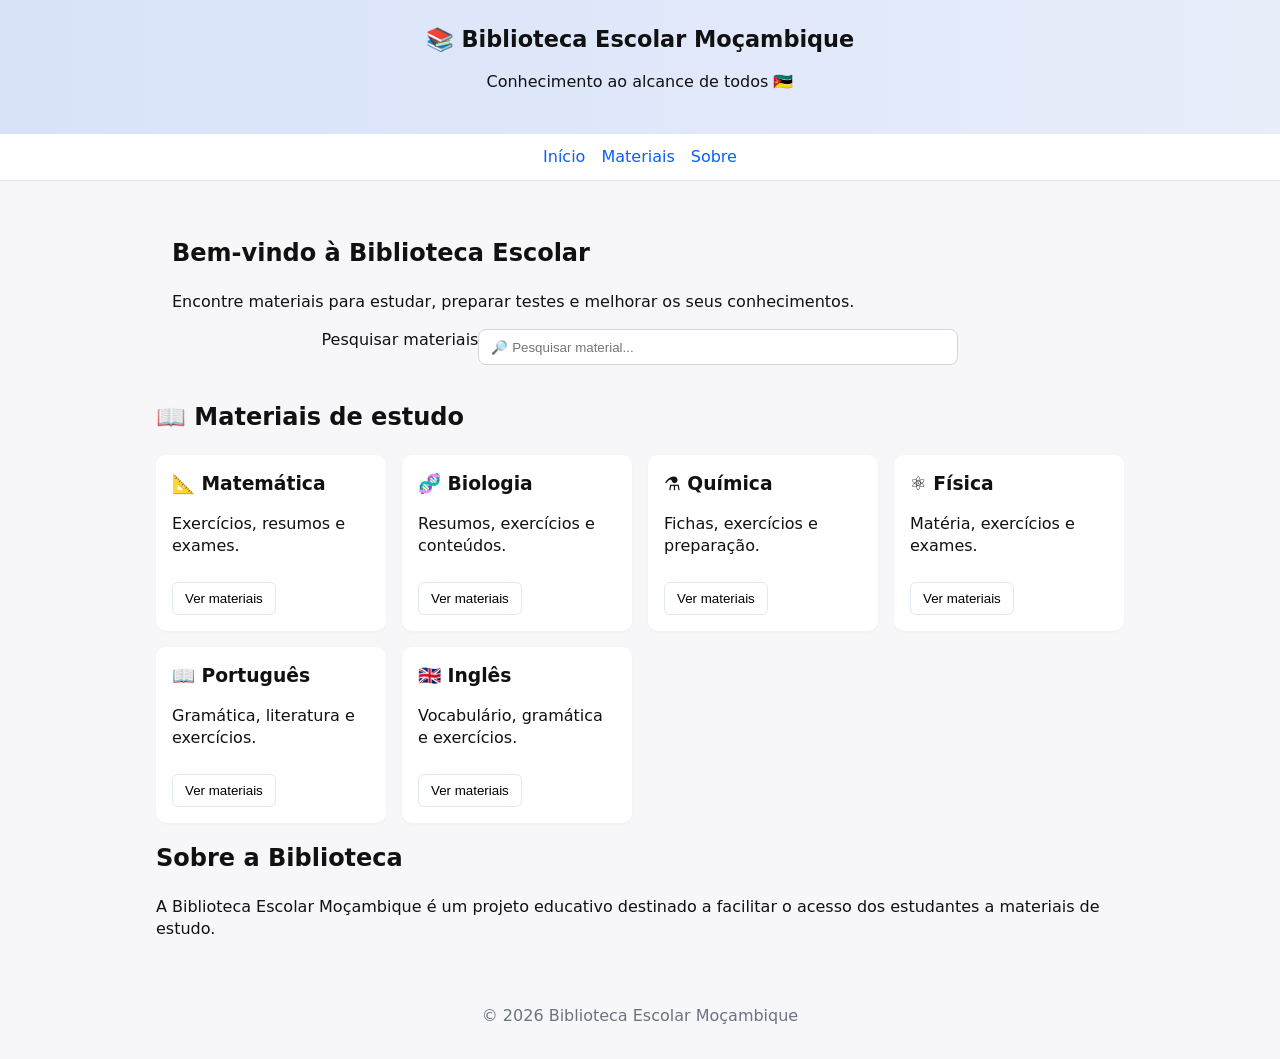
==== index.html @ 5b0751a8 "chore: initial site scaffold (index, style, script, README)" ====
<!DOCTYPE html>
<html lang="pt">
<head>
    <meta charset="UTF-8">
    <meta name="viewport" content="width=device-width, initial-scale=1.0">

    <title>Biblioteca Escolar Moçambique</title>
    <meta name="description" content="Biblioteca Escolar Moçambique - materiais escolares, exames, livros e conteúdos educativos.">

    <!-- Open Graph / Social -->
    <meta property="og:title" content="Biblioteca Escolar Moçambique">
    <meta property="og:description" content="Encontre materiais para estudar, preparar testes e melhorar os seus conhecimentos.">
    <meta property="og:type" content="website">
    <meta property="og:locale" content="pt_MZ">

    <link rel="icon" href="/favicon.ico">
    <link rel="stylesheet" href="style.css">
</head>

<body>
<a class="skip-link" href="#main">Saltar para o conteúdo</a>

<header>
    <h1>📚 Biblioteca Escolar Moçambique</h1>
    <p>Conhecimento ao alcance de todos 🇲🇿</p>
</header>

<nav aria-label="Menu principal">
    <a href="#inicio">Início</a>
    <a href="#materiais">Materiais</a>
    <a href="#sobre">Sobre</a>
</nav>

<main id="main">

    <section id="inicio" class="hero">
        <h2>Bem-vindo à Biblioteca Escolar</h2>
        <p>
            Encontre materiais para estudar, preparar testes
            e melhorar os seus conhecimentos.
        </p>

        <form id="search-form" role="search" aria-label="Pesquisar materiais">
            <label for="pesquisa" class="visually-hidden">Pesquisar materiais</label>
            <input
                type="search"
                id="pesquisa"
                name="pesquisa"
                placeholder="🔎 Pesquisar material..."
                aria-label="Pesquisar materiais"
            >
        </form>
    </section>

    <section id="materiais" aria-labelledby="materiais-title">

        <h2 id="materiais-title">📖 Materiais de estudo</h2>

        <div class="cards" id="cards">

            <article class="card" data-title="Matemática" tabindex="0">
                <h3>📐 Matemática</h3>
                <p>Exercícios, resumos e exames.</p>
                <button type="button" class="view-btn" data-subject="Matemática">Ver materiais</button>
            </article>

            <article class="card" data-title="Biologia" tabindex="0">
                <h3>🧬 Biologia</h3>
                <p>Resumos, exercícios e conteúdos.</p>
                <button type="button" class="view-btn" data-subject="Biologia">Ver materiais</button>
            </article>

            <article class="card" data-title="Química" tabindex="0">
                <h3>⚗️ Química</h3>
                <p>Fichas, exercícios e preparação.</p>
                <button type="button" class="view-btn" data-subject="Química">Ver materiais</button>
            </article>

            <article class="card" data-title="Física" tabindex="0">
                <h3>⚛️ Física</h3>
                <p>Matéria, exercícios e exames.</p>
                <button type="button" class="view-btn" data-subject="Física">Ver materiais</button>
            </article>

            <article class="card" data-title="Português" tabindex="0">
                <h3>📖 Português</h3>
                <p>Gramática, literatura e exercícios.</p>
                <button type="button" class="view-btn" data-subject="Português">Ver materiais</button>
            </article>

            <article class="card" data-title="Inglês" tabindex="0">
                <h3>🇬🇧 Inglês</h3>
                <p>Vocabulário, gramática e exercícios.</p>
                <button type="button" class="view-btn" data-subject="Inglês">Ver materiais</button>
            </article>

        </div>

    </section>

    <section id="sobre">
        <h2>Sobre a Biblioteca</h2>
        <p>
            A Biblioteca Escolar Moçambique é um projeto educativo
            destinado a facilitar o acesso dos estudantes a materiais
            de estudo.
        </p>
    </section>

</main>

<footer>
    <p>© 2026 Biblioteca Escolar Moçambique</p>
</footer>

<script src="script.js" defer></script>

</body>
</html>
---- style.css ----
/* style.css — estilos básicos responsivos e acessíveis */
:root{
  --bg:#f7f7f9;
  --card:#ffffff;
  --accent:#0b5fff;
  --muted:#6b7280;
}
*{box-sizing:border-box}
body{font-family:system-ui,-apple-system,Segoe UI,Roboto,'Helvetica Neue',Arial;line-height:1.4;margin:0;background:var(--bg);color:#111}
.skip-link{position:absolute;left:-999px;top:auto;width:1px;height:1px;overflow:hidden}
.skip-link:focus{position:static;width:auto;height:auto;padding:0.5rem;background:#000;color:#fff}
header{padding:1.5rem 1rem;background:linear-gradient(90deg,#0b5fff22,#0b5fff11);text-align:center}
header h1{margin:0;font-size:1.4rem}
nav{display:flex;gap:1rem;justify-content:center;padding:0.75rem 1rem;background:#fff;border-bottom:1px solid #e6e6e9}
nav a{color:var(--accent);text-decoration:none}
main{max-width:1000px;margin:1.25rem auto;padding:0 1rem}
.hero{background:transparent;padding:1rem;border-radius:8px}
#search-form{margin-top:0.75rem;display:flex;justify-content:center}
#pesquisa{width:100%;max-width:480px;padding:0.6rem 0.75rem;border-radius:8px;border:1px solid #d1d5db}
.cards{display:grid;grid-template-columns:repeat(auto-fit,minmax(220px,1fr));gap:1rem;margin-top:1rem}
.card{background:var(--card);padding:1rem;border-radius:10px;box-shadow:0 1px 3px rgba(16,24,40,0.04);outline:none}
.card:focus{box-shadow:0 0 0 4px rgba(11,95,255,0.12)}
.card h3{margin:0 0 0.25rem 0}
.view-btn{margin-top:0.5rem;padding:0.5rem 0.75rem;border-radius:6px;border:1px solid #e2e8f0;background:transparent;cursor:pointer}
.view-btn:hover{background:var(--accent);color:#fff;border-color:var(--accent)}
footer{text-align:center;padding:1rem;margin-top:2rem;color:var(--muted)}n
.visually-hidden{position:absolute!important;height:1px;width:1px;overflow:hidden;clip:rect(1px,1px,1px,1px);white-space:nowrap}
@media (prefers-reduced-motion:reduce){*{animation:none!important;transition:none!important}}
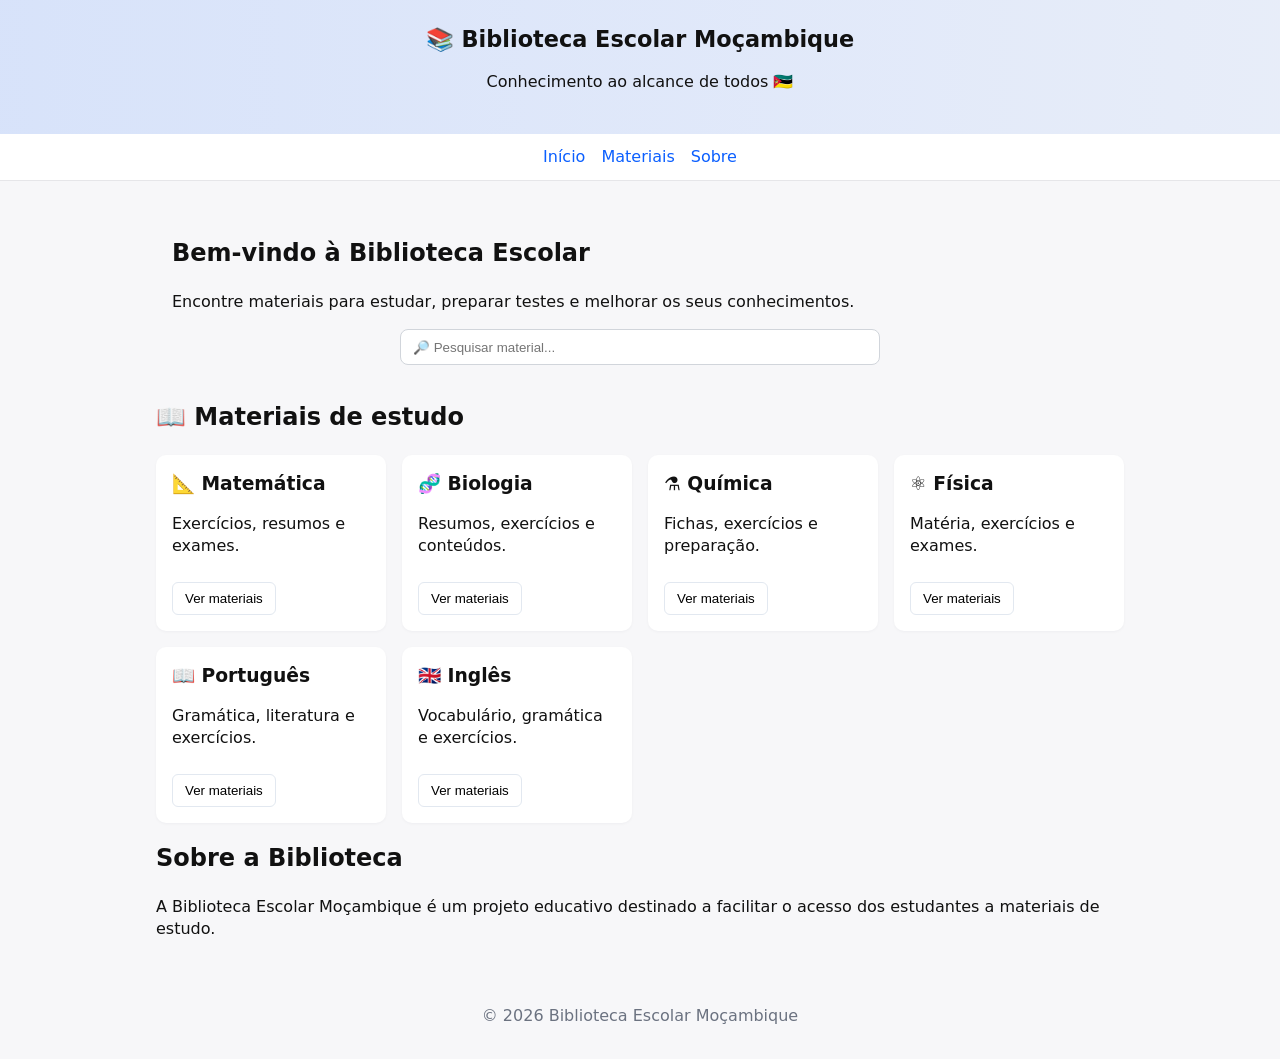
==== commit 4844c524: "chore: publish site to gh-pages branch for GitHub Pages deployment" ====
--- a/index.html
+++ b/index.html
@@ -13,7 +13,8 @@
     <meta property="og:type" content="website">
     <meta property="og:locale" content="pt_MZ">
 
-    <link rel="icon" href="/favicon.ico">
+    <link rel="icon" href="/favicon.svg" type="image/svg+xml">
+    <meta name="theme-color" content="#0b5fff">
     <link rel="stylesheet" href="style.css">
 </head>
 
--- a/style.css
+++ b/style.css
@@ -23,6 +23,6 @@
 .card h3{margin:0 0 0.25rem 0}
 .view-btn{margin-top:0.5rem;padding:0.5rem 0.75rem;border-radius:6px;border:1px solid #e2e8f0;background:transparent;cursor:pointer}
 .view-btn:hover{background:var(--accent);color:#fff;border-color:var(--accent)}
-footer{text-align:center;padding:1rem;margin-top:2rem;color:var(--muted)}n
+footer{text-align:center;padding:1rem;margin-top:2rem;color:var(--muted)}
 .visually-hidden{position:absolute!important;height:1px;width:1px;overflow:hidden;clip:rect(1px,1px,1px,1px);white-space:nowrap}
 @media (prefers-reduced-motion:reduce){*{animation:none!important;transition:none!important}}
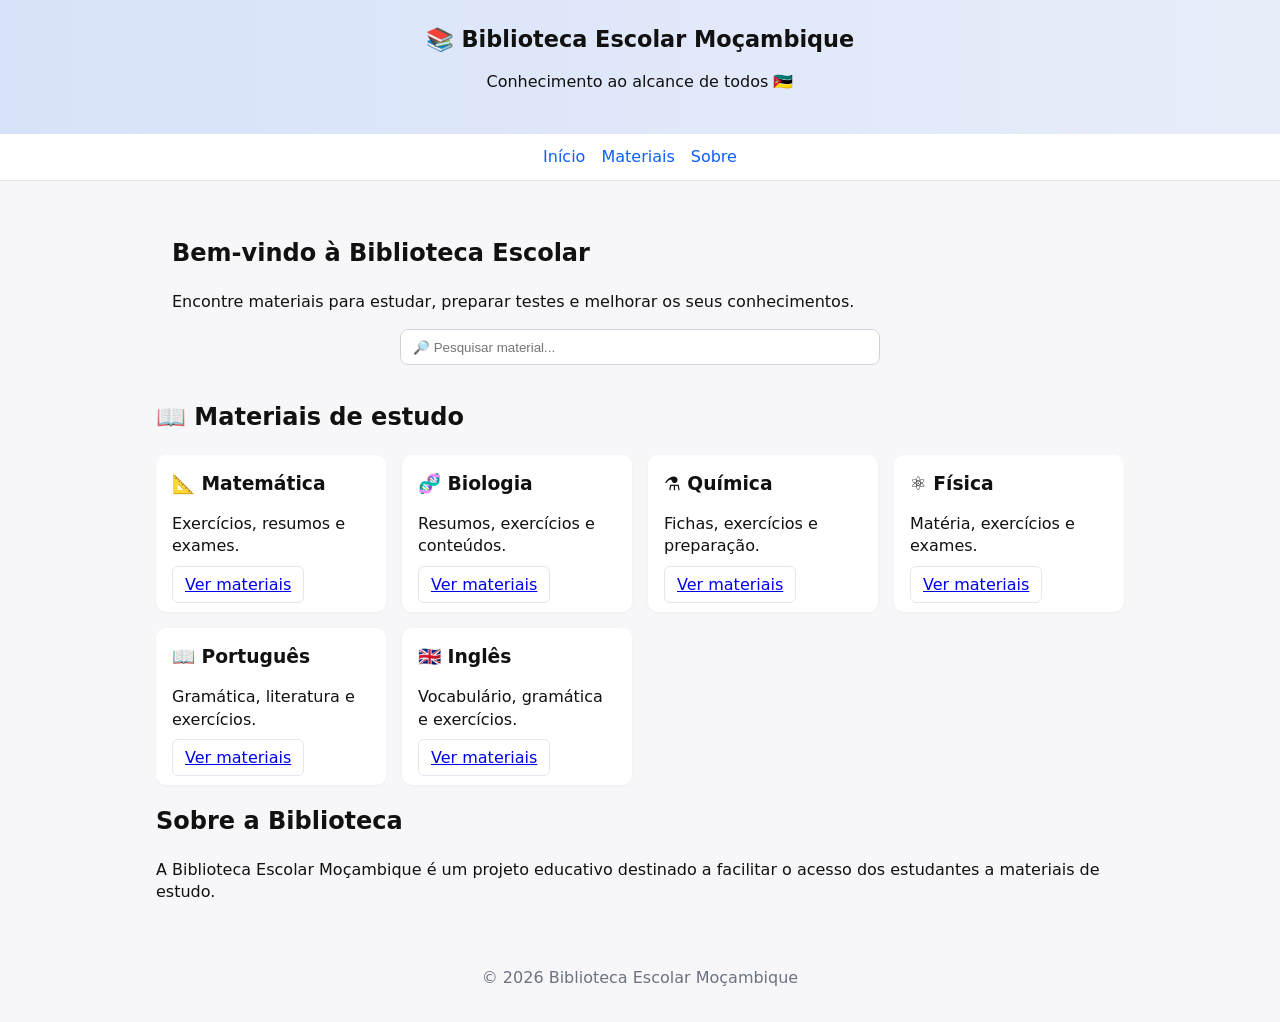
==== commit 15b4710a: "feat: add subject pages and example materials; link cards to pages" ====
--- a/index.html
+++ b/index.html
@@ -62,37 +62,37 @@
             <article class="card" data-title="Matemática" tabindex="0">
                 <h3>📐 Matemática</h3>
                 <p>Exercícios, resumos e exames.</p>
-                <button type="button" class="view-btn" data-subject="Matemática">Ver materiais</button>
+                <a class="view-btn" href="matematica.html">Ver materiais</a>
             </article>
 
             <article class="card" data-title="Biologia" tabindex="0">
                 <h3>🧬 Biologia</h3>
                 <p>Resumos, exercícios e conteúdos.</p>
-                <button type="button" class="view-btn" data-subject="Biologia">Ver materiais</button>
+                <a class="view-btn" href="biologia.html">Ver materiais</a>
             </article>
 
             <article class="card" data-title="Química" tabindex="0">
                 <h3>⚗️ Química</h3>
                 <p>Fichas, exercícios e preparação.</p>
-                <button type="button" class="view-btn" data-subject="Química">Ver materiais</button>
+                <a class="view-btn" href="quimica.html">Ver materiais</a>
             </article>
 
             <article class="card" data-title="Física" tabindex="0">
                 <h3>⚛️ Física</h3>
                 <p>Matéria, exercícios e exames.</p>
-                <button type="button" class="view-btn" data-subject="Física">Ver materiais</button>
+                <a class="view-btn" href="fisica.html">Ver materiais</a>
             </article>
 
             <article class="card" data-title="Português" tabindex="0">
                 <h3>📖 Português</h3>
                 <p>Gramática, literatura e exercícios.</p>
-                <button type="button" class="view-btn" data-subject="Português">Ver materiais</button>
+                <a class="view-btn" href="portugues.html">Ver materiais</a>
             </article>
 
             <article class="card" data-title="Inglês" tabindex="0">
                 <h3>🇬🇧 Inglês</h3>
                 <p>Vocabulário, gramática e exercícios.</p>
-                <button type="button" class="view-btn" data-subject="Inglês">Ver materiais</button>
+                <a class="view-btn" href="ingles.html">Ver materiais</a>
             </article>
 
         </div>
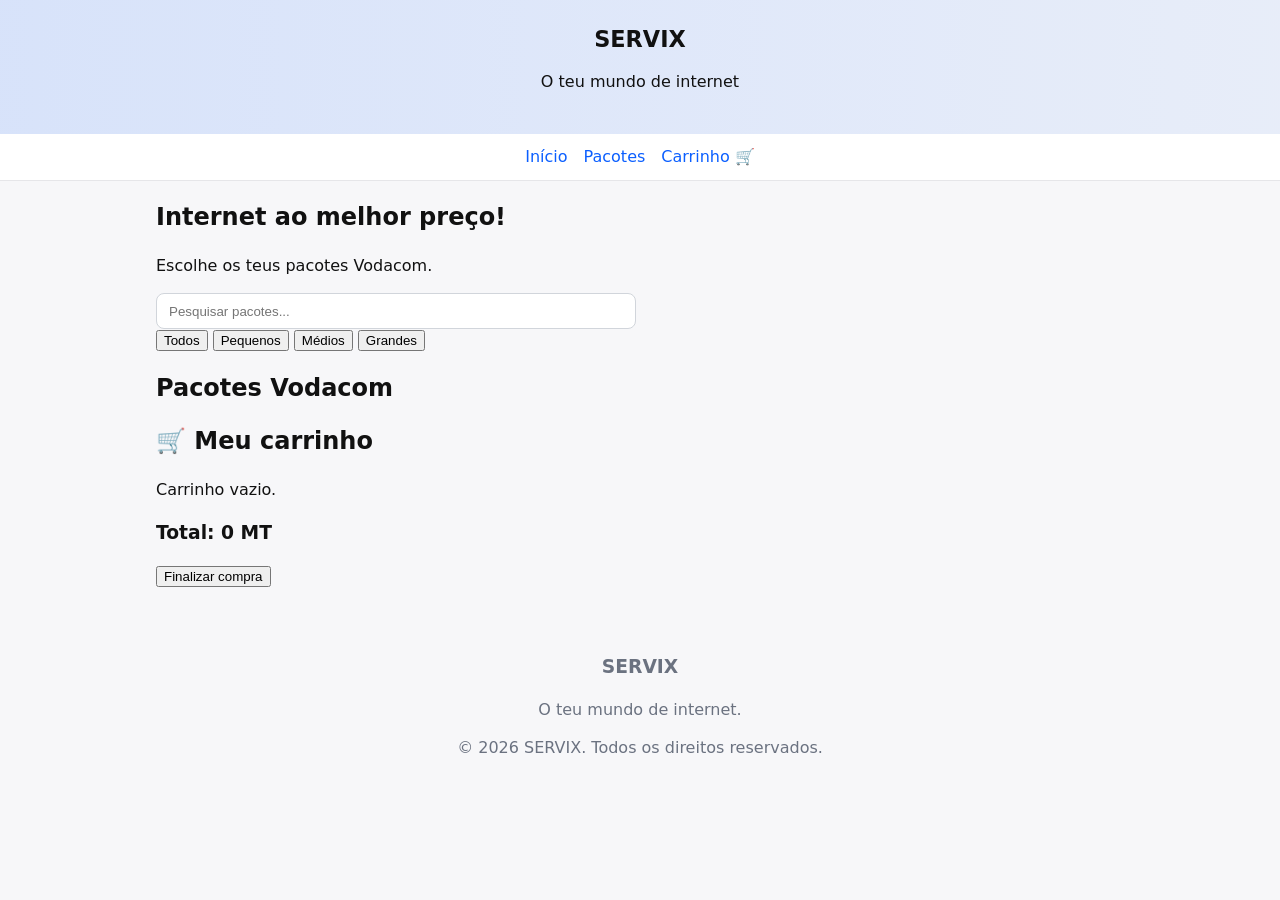
==== commit 8c47514e: "Add files via upload" ====
--- a/index.html
+++ b/index.html
@@ -1,120 +1,71 @@
 <!DOCTYPE html>
 <html lang="pt">
 <head>
-    <meta charset="UTF-8">
-    <meta name="viewport" content="width=device-width, initial-scale=1.0">
-
-    <title>Biblioteca Escolar Moçambique</title>
-    <meta name="description" content="Biblioteca Escolar Moçambique - materiais escolares, exames, livros e conteúdos educativos.">
-
-    <!-- Open Graph / Social -->
-    <meta property="og:title" content="Biblioteca Escolar Moçambique">
-    <meta property="og:description" content="Encontre materiais para estudar, preparar testes e melhorar os seus conhecimentos.">
-    <meta property="og:type" content="website">
-    <meta property="og:locale" content="pt_MZ">
-
-    <link rel="icon" href="/favicon.svg" type="image/svg+xml">
-    <meta name="theme-color" content="#0b5fff">
-    <link rel="stylesheet" href="style.css">
+<meta charset="UTF-8">
+<meta name="viewport" content="width=device-width, initial-scale=1.0">
+<title>SERVIX - Loja Digital</title>
+<link rel="stylesheet" href="style.css">
 </head>
-
 <body>
-<a class="skip-link" href="#main">Saltar para o conteúdo</a>
 
 <header>
-    <h1>📚 Biblioteca Escolar Moçambique</h1>
-    <p>Conhecimento ao alcance de todos 🇲🇿</p>
+    <h1>SERVIX</h1>
+    <p>O teu mundo de internet</p>
 </header>
 
-<nav aria-label="Menu principal">
+<nav>
     <a href="#inicio">Início</a>
-    <a href="#materiais">Materiais</a>
-    <a href="#sobre">Sobre</a>
+    <a href="#packages">Pacotes</a>
+    <a href="#carrinho">Carrinho 🛒</a>
 </nav>
 
-<main id="main">
+<main id="inicio">
 
-    <section id="inicio" class="hero">
-        <h2>Bem-vindo à Biblioteca Escolar</h2>
-        <p>
-            Encontre materiais para estudar, preparar testes
-            e melhorar os seus conhecimentos.
-        </p>
-
-        <form id="search-form" role="search" aria-label="Pesquisar materiais">
-            <label for="pesquisa" class="visually-hidden">Pesquisar materiais</label>
-            <input
-                type="search"
-                id="pesquisa"
-                name="pesquisa"
-                placeholder="🔎 Pesquisar material..."
-                aria-label="Pesquisar materiais"
-            >
-        </form>
+    <section class="boas-vindas">
+        <h2>Internet ao melhor preço!</h2>
+        <p>Escolhe os teus pacotes Vodacom.</p>
     </section>
 
-    <section id="materiais" aria-labelledby="materiais-title">
+    <input
+        type="search"
+        id="pesquisa"
+        placeholder="Pesquisar pacotes..."
+    >
 
-        <h2 id="materiais-title">📖 Materiais de estudo</h2>
+    <div class="categorias">
+        <button onclick="filtrar('todos')">Todos</button>
+        <button onclick="filtrar('pequenos')">Pequenos</button>
+        <button onclick="filtrar('medios')">Médios</button>
+        <button onclick="filtrar('grandes')">Grandes</button>
+    </div>
 
-        <div class="cards" id="cards">
+    <h2>Pacotes Vodacom</h2>
 
-            <article class="card" data-title="Matemática" tabindex="0">
-                <h3>📐 Matemática</h3>
-                <p>Exercícios, resumos e exames.</p>
-                <a class="view-btn" href="matematica.html">Ver materiais</a>
-            </article>
+    <div id="packages"></div>
 
-            <article class="card" data-title="Biologia" tabindex="0">
-                <h3>🧬 Biologia</h3>
-                <p>Resumos, exercícios e conteúdos.</p>
-                <a class="view-btn" href="biologia.html">Ver materiais</a>
-            </article>
+    <section id="carrinho">
+        <h2>🛒 Meu carrinho</h2>
 
-            <article class="card" data-title="Química" tabindex="0">
-                <h3>⚗️ Química</h3>
-                <p>Fichas, exercícios e preparação.</p>
-                <a class="view-btn" href="quimica.html">Ver materiais</a>
-            </article>
-
-            <article class="card" data-title="Física" tabindex="0">
-                <h3>⚛️ Física</h3>
-                <p>Matéria, exercícios e exames.</p>
-                <a class="view-btn" href="fisica.html">Ver materiais</a>
-            </article>
-
-            <article class="card" data-title="Português" tabindex="0">
-                <h3>📖 Português</h3>
-                <p>Gramática, literatura e exercícios.</p>
-                <a class="view-btn" href="portugues.html">Ver materiais</a>
-            </article>
-
-            <article class="card" data-title="Inglês" tabindex="0">
-                <h3>🇬🇧 Inglês</h3>
-                <p>Vocabulário, gramática e exercícios.</p>
-                <a class="view-btn" href="ingles.html">Ver materiais</a>
-            </article>
-
+        <div id="itens-carrinho">
+            Carrinho vazio.
         </div>
 
-    </section>
+        <h3 id="total">Total: 0 MT</h3>
 
-    <section id="sobre">
-        <h2>Sobre a Biblioteca</h2>
-        <p>
-            A Biblioteca Escolar Moçambique é um projeto educativo
-            destinado a facilitar o acesso dos estudantes a materiais
-            de estudo.
-        </p>
+        <button onclick="finalizarCompra()">
+            Finalizar compra
+        </button>
     </section>
 
 </main>
 
 <footer>
-    <p>© 2026 Biblioteca Escolar Moçambique</p>
+    <h3>SERVIX</h3>
+    <p>O teu mundo de internet.</p>
+    <p>© 2026 SERVIX. Todos os direitos reservados.</p>
 </footer>
 
-<script src="script.js" defer></script>
+<script src="script.js"></script>
 
 </body>
 </html>
